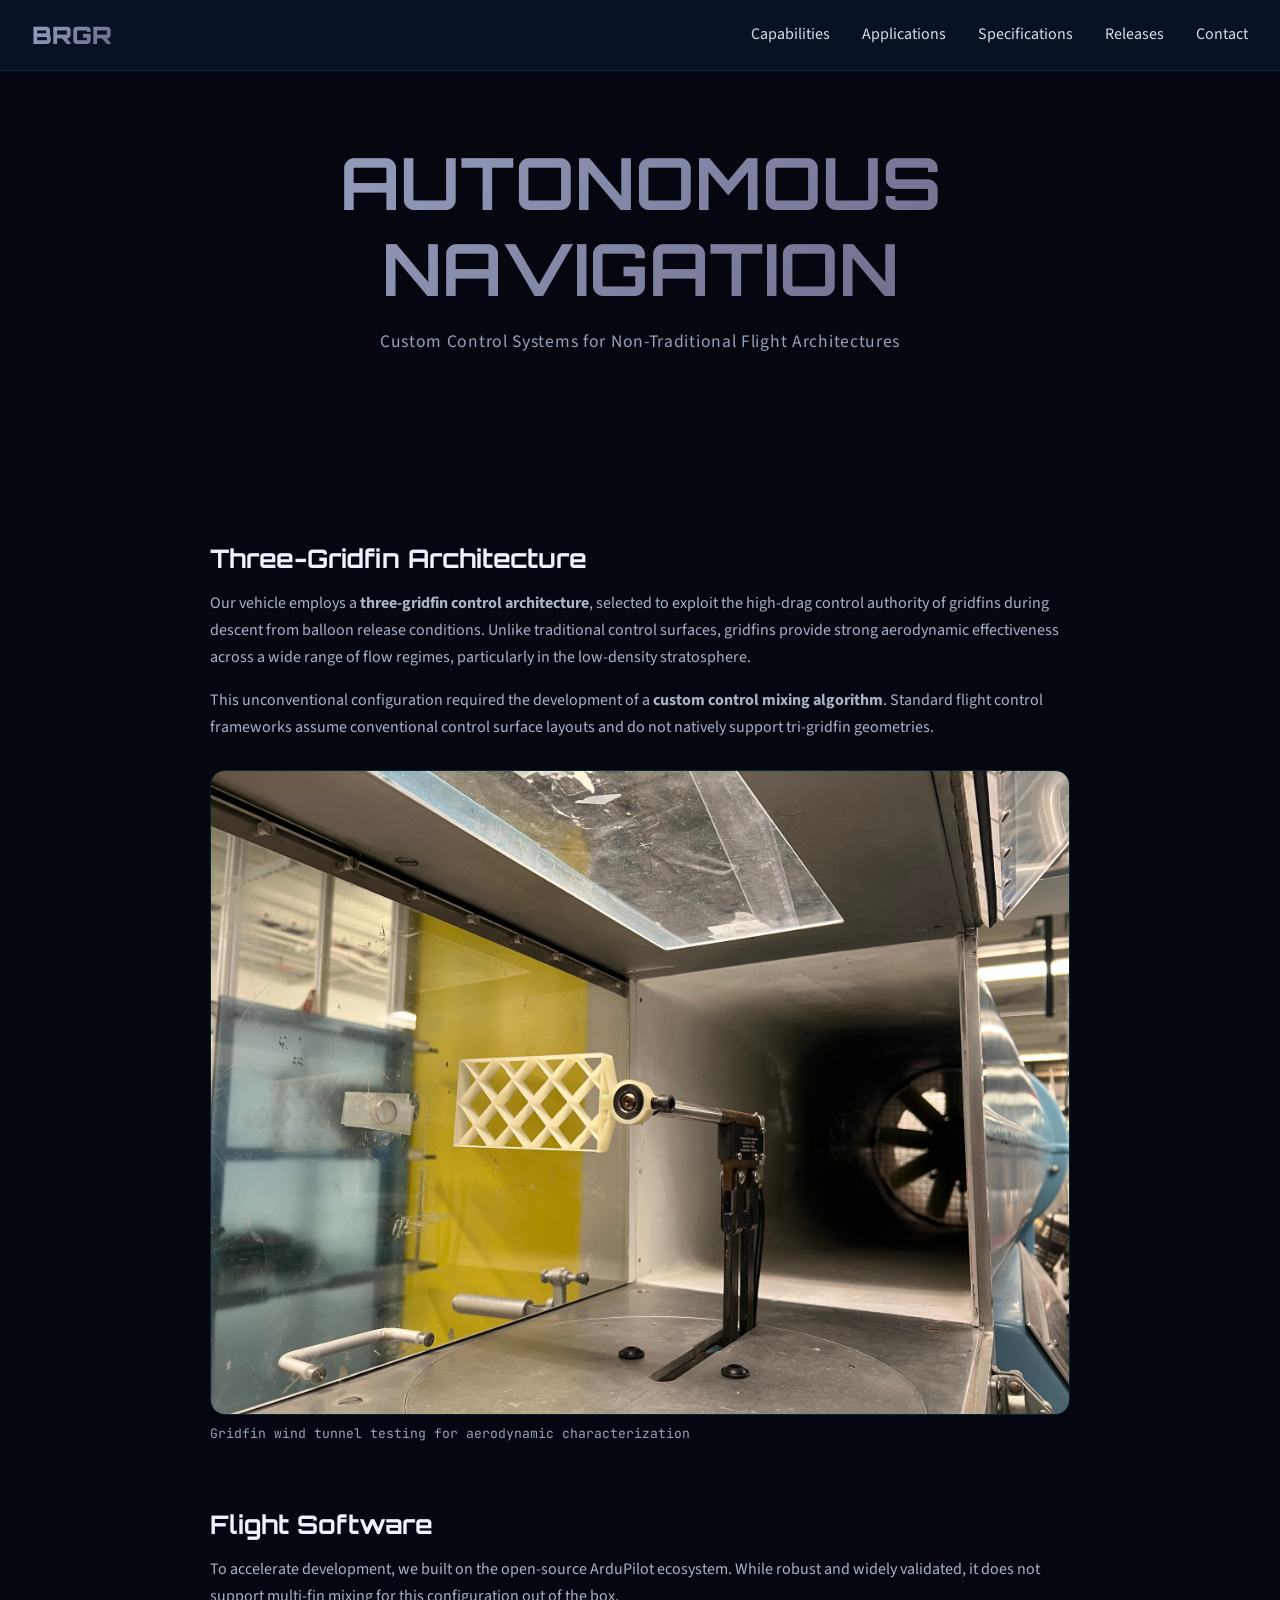
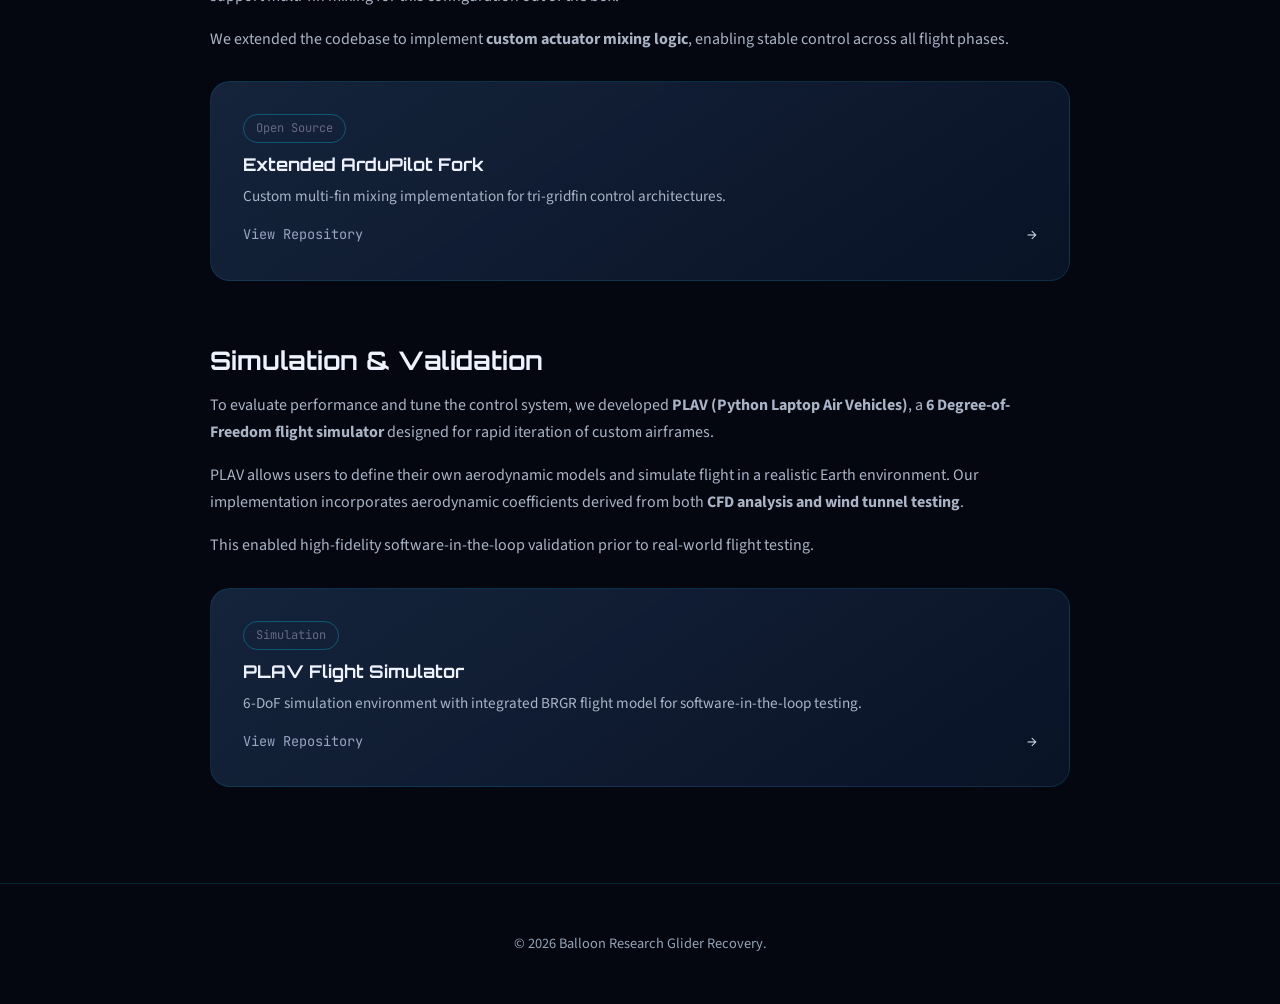
==== autonomous-navigation.html @ 33ce1971 "Added additional pages and polished website" ====
<!DOCTYPE html>
<html lang="en">
<head>
    <meta charset="UTF-8">
    <meta name="viewport" content="width=device-width, initial-scale=1.0">
    <title>Autonomous Navigation | BRGR</title>

    <link href="https://fonts.googleapis.com/css2?family=JetBrains+Mono:wght@400;700&family=Orbitron:wght@400;700;900&family=Source+Sans+3:wght@300;400;600&display=swap" rel="stylesheet">
    <link rel="stylesheet" href="styles.css">
</head>

<body>

<!-- NAV -->
<nav>
    <div class="nav-container">
        <a href="index.html#top" class="logo">BRGR</a>
        <ul class="nav-links">
            <li><a href="index.html#features">Capabilities</a></li>
            <li><a href="index.html#applications">Applications</a></li>
            <li><a href="index.html#specs">Specifications</a></li>
            <li><a href="index.html#releases">Releases</a></li>
            <li><a href="index.html#contact">Contact</a></li>
        </ul>
    </div>
</nav>

<!-- HERO -->
<section class="hero" style="height: 55vh; position: relative;">
    <div class="hero-content">
        <h1>AUTONOMOUS NAVIGATION</h1>
        <p class="hero-subtitle" style="margin-top: 1rem; font-size: 1.1rem; color: var(--text-muted); letter-spacing: 0.04em;">
            Custom Control Systems for Non-Traditional Flight Architectures
        </p>
    </div>
</section>

<!-- MAIN CONTENT -->
<section class="features" style="padding-top: 3rem; padding-bottom: 6rem;">
    <div style="max-width: 860px; margin: 0 auto;">

        <!-- ── Three-Gridfin Architecture ── -->
        <h2 class="section-title" style="margin-top: 0;">Three-Gridfin Architecture</h2>

        <p class="feature-description">
            Our vehicle employs a <strong>three-gridfin control architecture</strong>, selected to exploit the high-drag
            control authority of gridfins during descent from balloon release conditions. Unlike traditional control
            surfaces, gridfins provide strong aerodynamic effectiveness across a wide range of flow regimes,
            particularly in the low-density stratosphere.
        </p>

        <p class="feature-description">
            This unconventional configuration required the development of a <strong>custom control mixing
            algorithm</strong>. Standard flight control frameworks assume conventional control surface layouts and
            do not natively support tri-gridfin geometries.
        </p>

        <div class="image-block">
            <img src="images/gridfin-test.jpg" alt="Gridfin wind tunnel testing">
            <p class="caption">Gridfin wind tunnel testing for aerodynamic characterization</p>
        </div>

        <!-- ── Flight Software ── -->
        <h2 class="section-title">Flight Software</h2>

        <p class="feature-description">
            To accelerate development, we built on the open-source ArduPilot ecosystem. While robust and widely
            validated, it does not support multi-fin mixing for this configuration out of the box.
        </p>

        <p class="feature-description">
            We extended the codebase to implement <strong>custom actuator mixing logic</strong>, enabling stable
            control across all flight phases.
        </p>

        <a href="https://github.com/asr41/ardupilot"
           target="_blank"
           class="link-card">

            <div class="link-card-top">
                <span class="link-card-tag">Open Source</span>
            </div>

            <h3 class="link-card-title">Extended ArduPilot Fork</h3>

            <p class="link-card-body">
                Custom multi-fin mixing implementation for tri-gridfin control architectures.
            </p>

            <div class="link-card-footer">
                <span class="link-card-action">View Repository</span>
                <span class="link-card-arrow">→</span>
            </div>

        </a>

        <!-- ── Simulation & Validation ── -->
        <h2 class="section-title">Simulation &amp; Validation</h2>

        <p class="feature-description">
            To evaluate performance and tune the control system, we developed <strong>PLAV (Python Laptop Air
            Vehicles)</strong>, a <strong>6 Degree-of-Freedom flight simulator</strong> designed for rapid iteration
            of custom airframes.
        </p>

        <p class="feature-description">
            PLAV allows users to define their own aerodynamic models and simulate flight in a realistic Earth
            environment. Our implementation incorporates aerodynamic coefficients derived from both
            <strong>CFD analysis and wind tunnel testing</strong>.
        </p>

        <p class="feature-description">
            This enabled high-fidelity software-in-the-loop validation prior to real-world flight testing.
        </p>

        <a href="https://github.com/adinkojic/PLAV"
           target="_blank"
           class="link-card">

            <div class="link-card-top">
                <span class="link-card-tag">Simulation</span>
            </div>

            <h3 class="link-card-title">PLAV Flight Simulator</h3>

            <p class="link-card-body">
                6-DoF simulation environment with integrated BRGR flight model for software-in-the-loop testing.
            </p>

            <div class="link-card-footer">
                <span class="link-card-action">View Repository</span>
                <span class="link-card-arrow">→</span>
            </div>

        </a>

    </div>
</section>

<!-- FOOTER -->
<footer>
    <div class="footer-content">
        <p style="color: var(--text-muted); font-size: 0.9rem;">&copy; 2026 Balloon Research Glider Recovery.</p>
    </div>
</footer>

</body>
</html>
---- styles.css ----
:root { 
    --primary-blue: #9aa3c2;
    --accent-cyan: #696786;
    --dark-navy: #04070f;
    --medium-navy: #1b1448;
    --light-gray: #f8fafc;
    --text-light: #d6deea;
    --text-muted: #94a3b8;
    --success-green: #10b981;
    --warning-amber: #f59e0b;

    --gradient-primary: linear-gradient(135deg, var(--primary-blue) 0%, var(--accent-cyan) 100%);
    --gradient-surface: linear-gradient(145deg, rgba(26, 43, 71, 0.8) 0%, rgba(10, 20, 40, 0.95) 100%);
    --shadow-glow: 0 0 30px rgba(0, 212, 255, 0.25);
    --shadow-depth: 0 20px 40px rgba(0, 0, 0, 0.35);

    --font-display: 'Orbitron', monospace;
    --font-mono: 'JetBrains Mono', monospace;
    --font-body: 'Source Sans 3', sans-serif;

    /* Spacing tokens — edit these to tune rhythm site-wide */
    --space-xs:  0.5rem;
    --space-sm:  1rem;
    --space-md:  1.75rem;
    --space-lg:  2.5rem;
    --space-xl:  4rem;
}

/* =========================
   RESET
========================= */

* {
    margin: 0;
    padding: 0;
    box-sizing: border-box;
}

/* =========================
   BASE
========================= */

body {
    font-family: var(--font-body);
    background: var(--dark-navy);
    color: var(--text-light);
    line-height: 1.6;
    overflow-x: hidden;
}

/* =========================
   STARFIELD
========================= */

#starfield {
    position: fixed;
    inset: 0;
    z-index: -1;
}

/* =========================
   HERO VIDEO
========================= */

.hero-video-bg {
    position: absolute;
    inset: 0;
    overflow: hidden;
    background: var(--dark-navy);
}

.hero-video-bg video {
    width: 100%;
    height: 100%;
    object-fit: cover;
    opacity: 0.45;
}

.hero-video-bg::after {
    content: '';
    position: absolute;
    inset: 0;
    background: linear-gradient(
        to bottom,
        rgba(4, 7, 15, 0.3),
        rgba(4, 7, 15, 0.7)
    );
}

/* =========================
   NAVIGATION
========================= */

nav {
    position: fixed;
    top: 0;
    width: 100%;
    z-index: 1000;
    padding: 1rem 2rem;
    background: rgba(10, 20, 40, 0.92);
    backdrop-filter: blur(20px);
    border-bottom: 1px solid rgba(0, 212, 255, 0.15);
}

.nav-container {
    display: flex;
    justify-content: space-between;
    align-items: center;
    max-width: 1400px;
    margin: auto;
}

.logo {
    font-family: var(--font-display);
    font-size: 1.5rem;
    font-weight: 900;
    background: var(--gradient-primary);
    -webkit-background-clip: text;
    -webkit-text-fill-color: transparent;
    text-decoration: none;
}

/* =========================
   NAV LINKS
========================= */

.nav-links {
    display: flex;
    gap: 2rem;
    list-style: none;
}

.nav-links a {
    color: var(--text-light);
    text-decoration: none;
    transition: 0.3s;
    position: relative;
}

.nav-links a:hover {
    color: var(--accent-cyan);
}

/* =========================
   HERO
========================= */

.hero {
    height: 100vh;
    display: flex;
    align-items: center;
    justify-content: center;
    text-align: center;
}

.hero-content {
    max-width: 800px;
    animation: fadeInUp 1s ease-out;
}

@keyframes fadeInUp {
    from { opacity: 0; transform: translateY(30px); }
    to { opacity: 1; transform: translateY(0); }
}

.hero h1 {
    font-family: var(--font-display);
    font-size: clamp(2.5rem, 6vw, 4.5rem);
    background: var(--gradient-primary);
    -webkit-background-clip: text;
    -webkit-text-fill-color: transparent;
}

/* =========================
   CTA BUTTON
========================= */

.cta-button {
    display: inline-block;
    padding: 1rem 2.5rem;
    border-radius: 50px;
    background: var(--gradient-primary);
    color: white;
    text-decoration: none;
    transition: 0.3s;
}

.cta-button:hover {
    transform: translateY(-2px);
}

/* =========================
   STATS
========================= */

.stats {
    padding: 6rem 2rem;
    background: var(--gradient-surface);
}

.stats-container {
    display: grid;
    grid-template-columns: repeat(auto-fit, minmax(250px, 1fr));
    gap: 2rem;
}

/* =========================
   SECTIONS
========================= */

.features,
.applications,
.tech-specs,
.accomplishments,
.contact {
    padding: 7rem 2rem 8.5rem;
}

/* =========================
   SECTION TITLE
========================= */

.section-title {
    font-family: var(--font-display);
    font-size: clamp(1.25rem, 2.5vw, 1.6rem);
    font-weight: 700;
    color: #eef2ff;
    margin-top: var(--space-xl);
    margin-bottom: var(--space-sm);
}

/* First title on a page needs no top margin */
.section-title:first-child {
    margin-top: 0;
}

/* =========================
   FEATURE DESCRIPTION
========================= */

.feature-description {
    font-size: 1rem;
    color: #a9b4c7;
    line-height: 1.7;
    margin-bottom: var(--space-sm);
}

/* Last paragraph before a card or image gets a touch more breathing room */
.feature-description:last-of-type,
.feature-description + .link-card,
.feature-description + .image-block {
    /* handled via margin-top on the card/image instead */
}

/* =========================
   GRID SPACING
========================= */

.features-grid,
.applications-grid,
.accomplishments-grid,
.specs-grid {
    gap: 2rem;
}

.accomplishments-grid {
    gap: 2.5rem;
}

/* =========================
   CARDS BASE (UNIFIED SYSTEM)
========================= */

.feature-card,
.application-card,
.accomplishment-card,
.link-card {
    background: var(--gradient-surface);
    border-radius: 20px;
    border: 1px solid rgba(0, 212, 255, 0.12);
    padding: 2rem;
    text-decoration: none;
    color: inherit;
    display: flex;
    flex-direction: column;
    gap: 0.6rem;
    transition: transform 0.3s ease, border-color 0.3s ease, box-shadow 0.3s ease;
    position: relative;
    overflow: hidden;
    margin: 0;
    /* Consistent vertical rhythm: space above every card */
    margin-top: var(--space-md);
}

/* HOVER */
.feature-card:hover,
.application-card:hover,
.accomplishment-card:hover,
.link-card:hover {
    transform: translateY(-6px);
    border-color: var(--accent-cyan);
    box-shadow: var(--shadow-glow);
}

/* =========================
   LINK CARD INTERNALS
========================= */

.link-card-top {
    margin-bottom: 0.1rem;
}

.link-card-tag,
.accomplishment-tag {
    display: inline-block;
    font-size: 0.75rem;
    font-family: var(--font-mono);
    color: var(--accent-cyan);
    padding: 0.25rem 0.75rem;
    border-radius: 999px;
    border: 1px solid rgba(0, 212, 255, 0.3);
}

/* =========================
   TITLES
========================= */

.link-card-title,
.accomplishment-title {
    font-family: var(--font-display);
    font-size: 1.1rem;
    font-weight: 700;
    color: #eef2ff;
    margin: 0;
}

/* =========================
   BODY TEXT
========================= */

.link-card-body,
.accomplishment-body {
    font-size: 0.95rem;
    color: #a9b4c7;
    line-height: 1.55;
    margin: 0;
}

/* =========================
   FOOTER ACTION
========================= */

.link-card-footer {
    display: flex;
    justify-content: space-between;
    align-items: center;
    margin-top: 0.25rem;
}

.link-card-action,
.accomplishment-link {
    font-family: var(--font-mono);
    font-size: 0.85rem;
    color: var(--primary-blue);
    transition: color 0.2s;
}

.link-card:hover .link-card-action,
.accomplishment-card:hover .accomplishment-link {
    color: var(--accent-cyan);
}

/* =========================
   GLOBAL TYPOGRAPHY
========================= */

h1, h2, h3, h4 {
    line-height: 1.2;
}

p {
    line-height: 1.65;
}

/* =========================
   IMAGE BLOCK
========================= */

.image-block {
    margin-top: var(--space-md);
    margin-bottom: var(--space-md);
}

.image-block img {
    width: 100%;
    border-radius: 15px;
    border: 1px solid rgba(0, 212, 255, 0.15);
    display: block;
}

.caption {
    font-size: 0.82rem;
    color: var(--text-muted);
    margin-top: 0.5rem;
    font-family: var(--font-mono);
}

/* =========================
   FOOTER
========================= */

footer {
    padding: 3rem 2rem;
    text-align: center;
    border-top: 1px solid rgba(0, 212, 255, 0.15);
}

/* =========================
   SCROLLBAR
========================= */

::-webkit-scrollbar {
    width: 8px;
}

::-webkit-scrollbar-thumb {
    background: var(--gradient-primary);
    border-radius: 4px;
}

/* =========================
   FADE IN
========================= */

.fade-in {
    opacity: 0;
    transform: translateY(30px);
    transition: 0.8s ease;
}

.fade-in.visible {
    opacity: 1;
    transform: translateY(0);
}

/* =========================
   MOBILE
========================= */

@media (max-width: 768px) {
    .nav-links { display: none; }

    .hero h1 {
        font-size: 2.5rem;
    }

    .section-title {
        font-size: 1.2rem;
    }
}
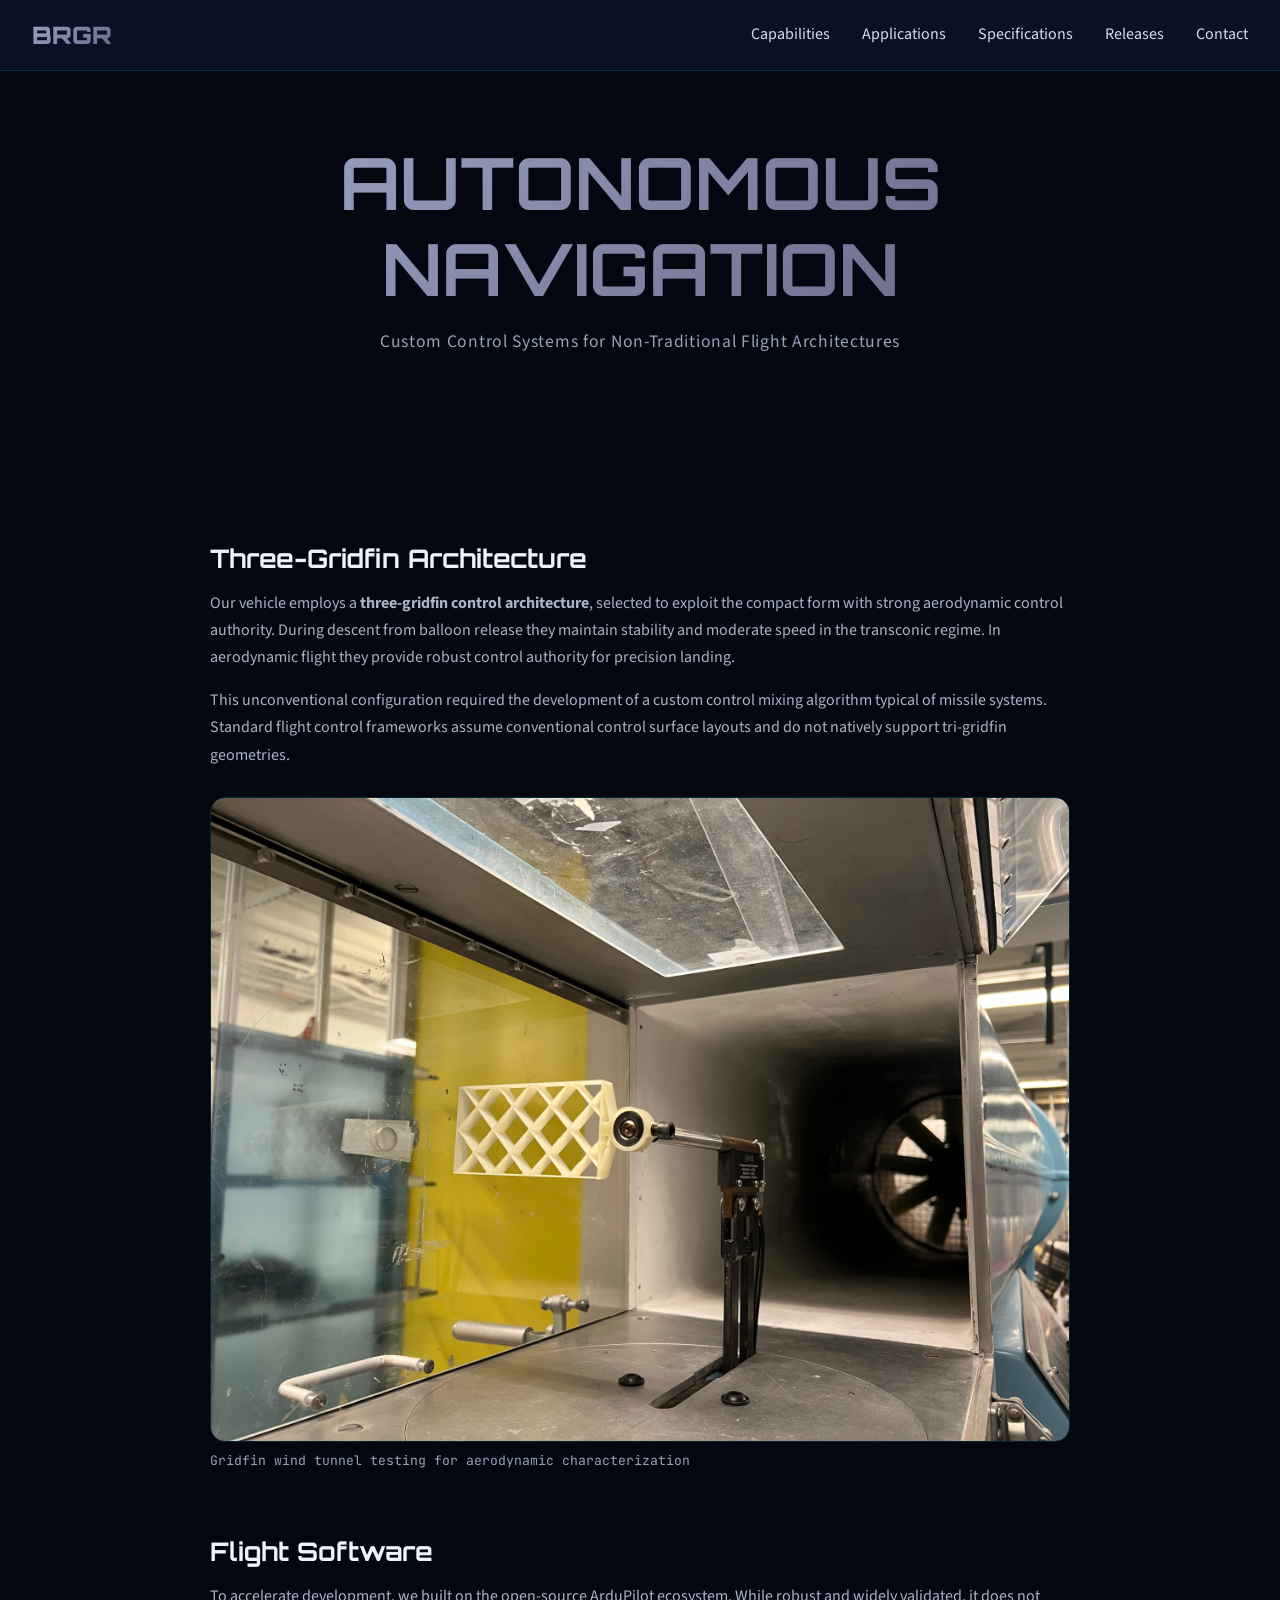
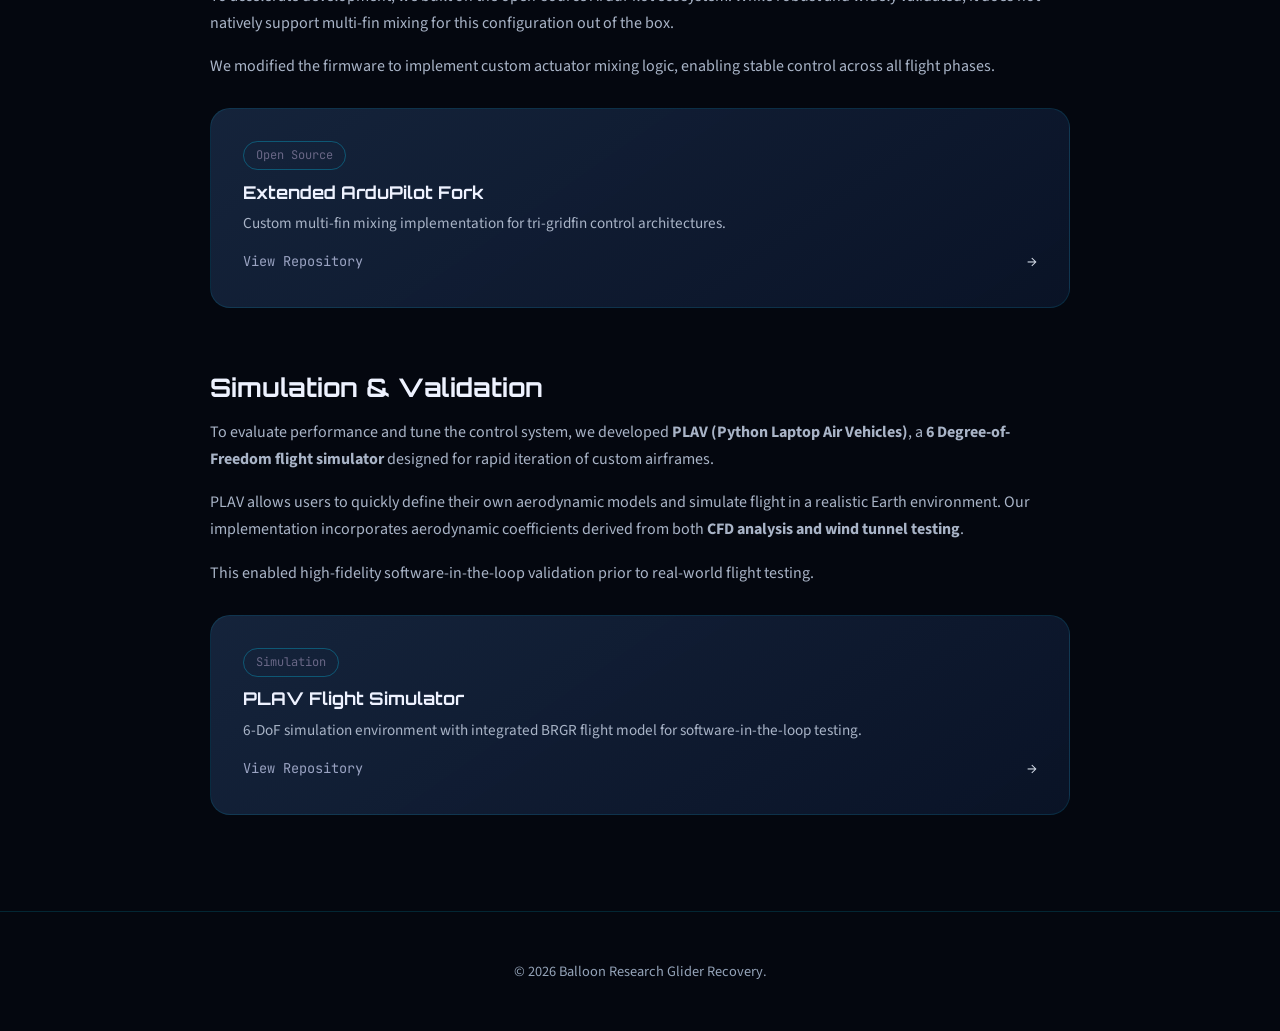
==== commit 27956d2a: "slight wording change for composites" ====
--- a/autonomous-navigation.html
+++ b/autonomous-navigation.html
@@ -43,15 +43,13 @@
         <h2 class="section-title" style="margin-top: 0;">Three-Gridfin Architecture</h2>
 
         <p class="feature-description">
-            Our vehicle employs a <strong>three-gridfin control architecture</strong>, selected to exploit the high-drag
-            control authority of gridfins during descent from balloon release conditions. Unlike traditional control
-            surfaces, gridfins provide strong aerodynamic effectiveness across a wide range of flow regimes,
-            particularly in the low-density stratosphere.
+            Our vehicle employs a <strong>three-gridfin control architecture</strong>, selected to exploit the compact form with strong aerodynamic
+            control authority. During descent from balloon release they maintain stability and moderate speed in the transconic regime. In aerodynamic flight they provide robust control authority for precision landing.
         </p>
 
         <p class="feature-description">
-            This unconventional configuration required the development of a <strong>custom control mixing
-            algorithm</strong>. Standard flight control frameworks assume conventional control surface layouts and
+            This unconventional configuration required the development of a custom control mixing
+            algorithm typical of missile systems. Standard flight control frameworks assume conventional control surface layouts and
             do not natively support tri-gridfin geometries.
         </p>
 
@@ -65,11 +63,11 @@
 
         <p class="feature-description">
             To accelerate development, we built on the open-source ArduPilot ecosystem. While robust and widely
-            validated, it does not support multi-fin mixing for this configuration out of the box.
+            validated, it does not natively support multi-fin mixing for this configuration out of the box.
         </p>
 
         <p class="feature-description">
-            We extended the codebase to implement <strong>custom actuator mixing logic</strong>, enabling stable
+            We modified the firmware to implement custom actuator mixing logic, enabling stable
             control across all flight phases.
         </p>
 
@@ -104,7 +102,7 @@
         </p>
 
         <p class="feature-description">
-            PLAV allows users to define their own aerodynamic models and simulate flight in a realistic Earth
+            PLAV allows users to quickly define their own aerodynamic models and simulate flight in a realistic Earth
             environment. Our implementation incorporates aerodynamic coefficients derived from both
             <strong>CFD analysis and wind tunnel testing</strong>.
         </p>
